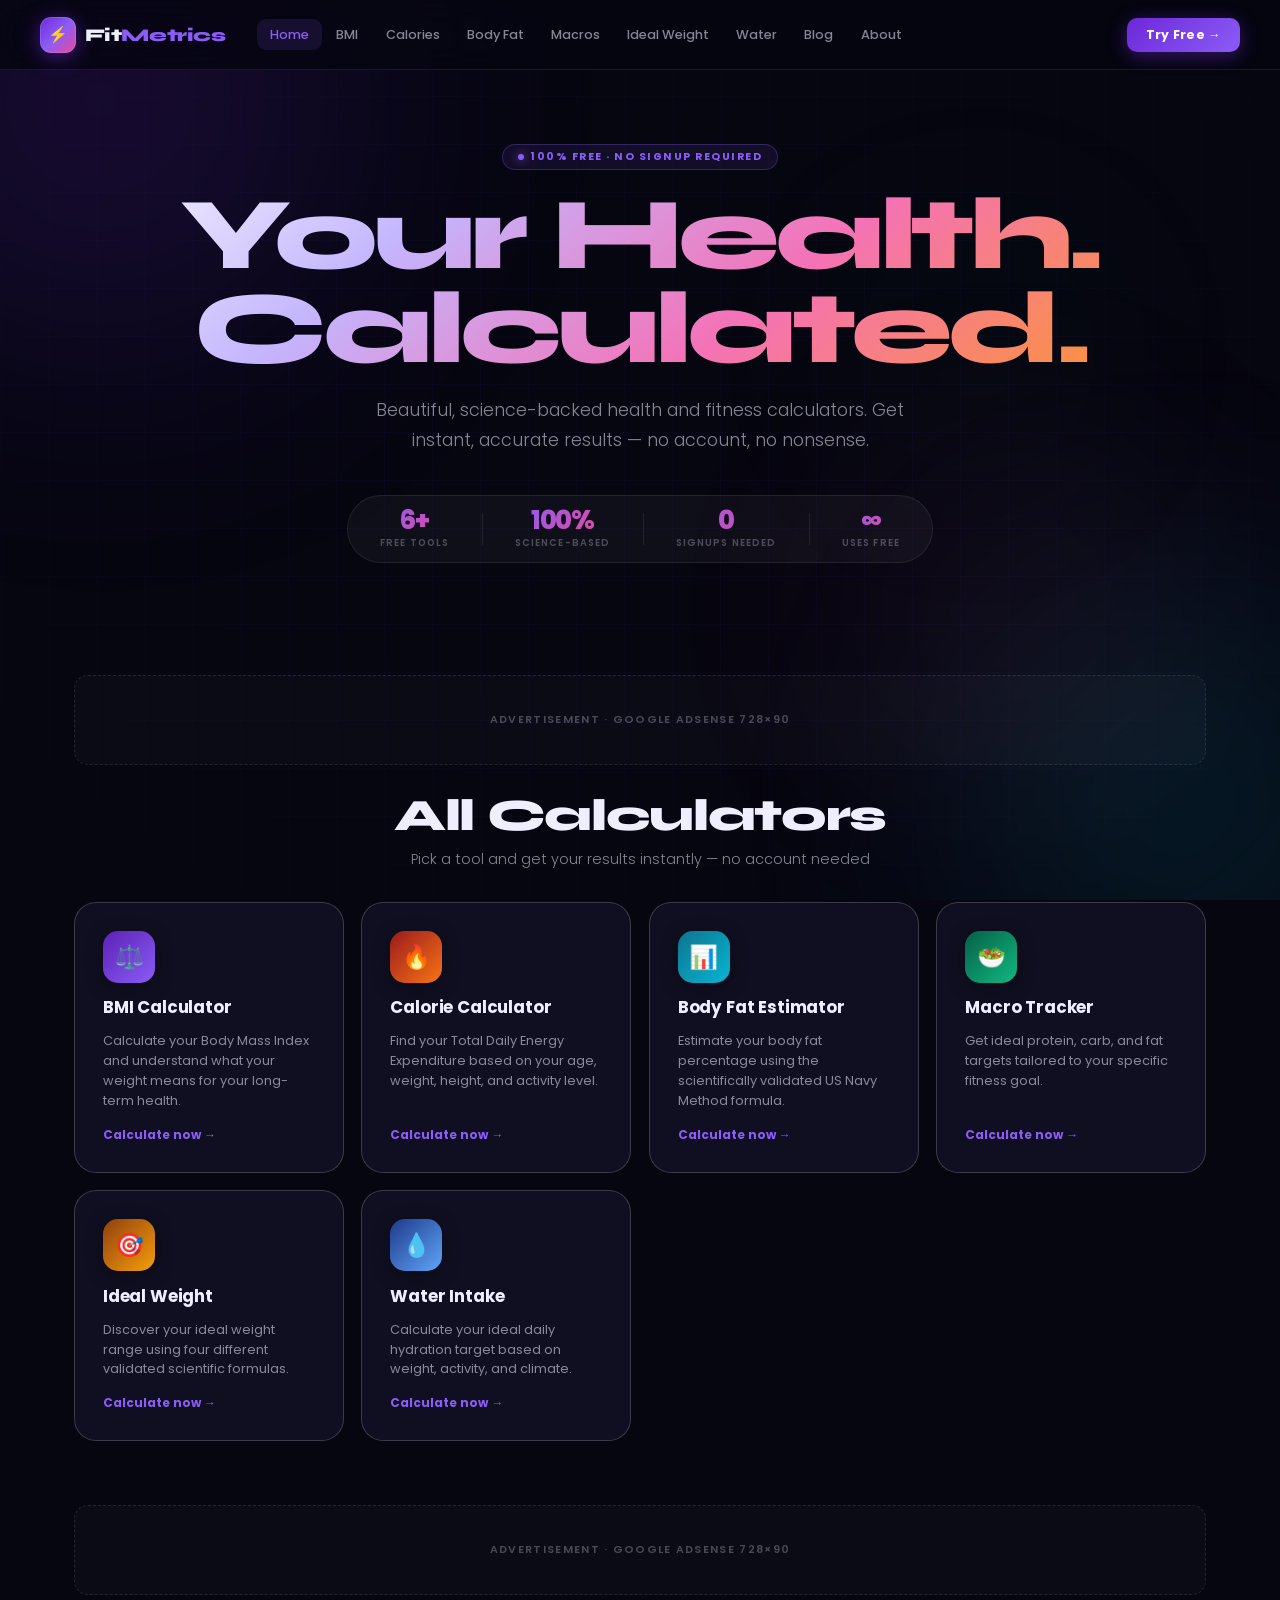
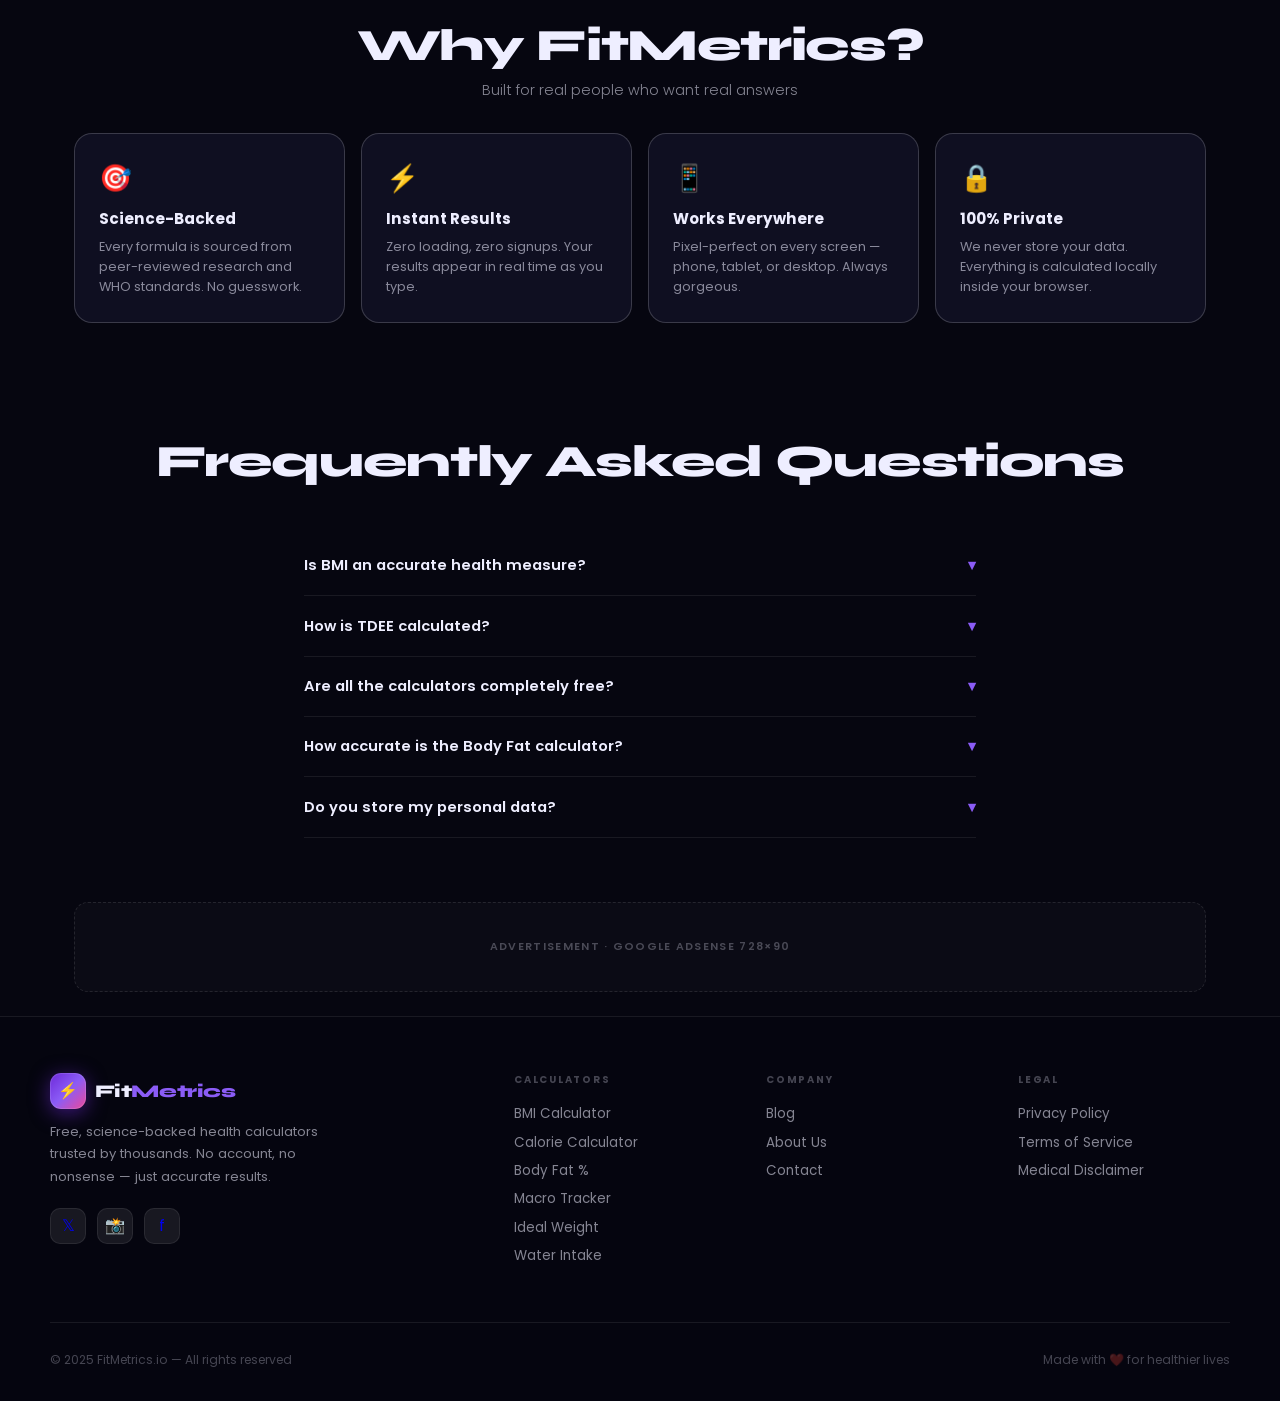
==== fitmetrics2/index.html @ 9dfb2e6d "first commit" ====
<!DOCTYPE html>
<html lang="en">
<head>
<meta charset="UTF-8"><meta name="viewport" content="width=device-width,initial-scale=1">
<title>FitMetrics.io — Free Health & Fitness Calculators</title>
<meta name="description" content="Beautiful, accurate health calculators. BMI, calories, body fat, macros, ideal weight, water intake. 100% free, no signup.">
<meta name="keywords" content="BMI calculator, calorie calculator, body fat calculator, macro calculator, health tools, fitness calculator, TDEE">
<meta property="og:title" content="FitMetrics.io — Free Health Calculators">
<meta property="og:description" content="Beautiful, accurate health & fitness calculators. Free forever.">
<link rel="canonical" href="https://fitmetrics.io/">
<link rel="stylesheet" href="style.css">
<!-- Google AdSense: <script async src="https://pagead2.googlesyndication.com/pagead/js/adsbygoogle.js?client=ca-pub-XXXXXX" crossorigin="anonymous"></script> -->
</head>
<body>
<div class="bg-scene"><div class="bg-orb o1"></div><div class="bg-orb o2"></div><div class="bg-orb o3"></div><div class="bg-orb o4"></div></div>
<div class="bg-grid"></div>
<div id="pts"></div>
<span id="root-path" data-root=""></span>
<div id="nav-placeholder"></div>

<div class="page">

  <!-- Hero -->
  <div class="home-hero">
    <div class="pill-badge"><div class="badge-dot"></div>100% Free · No Signup Required</div>
    <h1 class="home-title">Your Health.<br>Calculated.</h1>
    <p class="home-sub">Beautiful, science-backed health and fitness calculators. Get instant, accurate results — no account, no nonsense.</p>
    <div class="home-stats">
      <div class="hstat"><div class="hstat-n">6+</div><div class="hstat-l">Free Tools</div></div>
      <div class="hstat-div"></div>
      <div class="hstat"><div class="hstat-n">100%</div><div class="hstat-l">Science-Based</div></div>
      <div class="hstat-div"></div>
      <div class="hstat"><div class="hstat-n">0</div><div class="hstat-l">Signups Needed</div></div>
      <div class="hstat-div"></div>
      <div class="hstat"><div class="hstat-n">∞</div><div class="hstat-l">Uses Free</div></div>
    </div>
  </div>

  <!-- Ad slot -->
  <div class="ad-bar"><div class="ad-unit">Advertisement · Google AdSense 728×90</div></div>

  <!-- Tools -->
  <div class="tools-section">
    <div class="section-head">
      <h2>All Calculators</h2>
      <p>Pick a tool and get your results instantly — no account needed</p>
    </div>
    <div class="tools-grid">
      <a class="tool-tile" href="tools/bmi.html">
        <div class="tile-ico" style="background:linear-gradient(135deg,#5b21b6,#8b5cf6)">⚖️</div>
        <div class="tile-name">BMI Calculator</div>
        <div class="tile-desc">Calculate your Body Mass Index and understand what your weight means for your long-term health.</div>
        <div class="tile-cta">Calculate now →</div>
      </a>
      <a class="tool-tile" href="tools/calories.html">
        <div class="tile-ico" style="background:linear-gradient(135deg,#991b1b,#f97316)">🔥</div>
        <div class="tile-name">Calorie Calculator</div>
        <div class="tile-desc">Find your Total Daily Energy Expenditure based on your age, weight, height, and activity level.</div>
        <div class="tile-cta">Calculate now →</div>
      </a>
      <a class="tool-tile" href="tools/bodyfat.html">
        <div class="tile-ico" style="background:linear-gradient(135deg,#0e7490,#06b6d4)">📊</div>
        <div class="tile-name">Body Fat Estimator</div>
        <div class="tile-desc">Estimate your body fat percentage using the scientifically validated US Navy Method formula.</div>
        <div class="tile-cta">Calculate now →</div>
      </a>
      <a class="tool-tile" href="tools/macros.html">
        <div class="tile-ico" style="background:linear-gradient(135deg,#065f46,#10b981)">🥗</div>
        <div class="tile-name">Macro Tracker</div>
        <div class="tile-desc">Get ideal protein, carb, and fat targets tailored to your specific fitness goal.</div>
        <div class="tile-cta">Calculate now →</div>
      </a>
      <a class="tool-tile" href="tools/idealweight.html">
        <div class="tile-ico" style="background:linear-gradient(135deg,#92400e,#f59e0b)">🎯</div>
        <div class="tile-name">Ideal Weight</div>
        <div class="tile-desc">Discover your ideal weight range using four different validated scientific formulas.</div>
        <div class="tile-cta">Calculate now →</div>
      </a>
      <a class="tool-tile" href="tools/water.html">
        <div class="tile-ico" style="background:linear-gradient(135deg,#1e3a8a,#60a5fa)">💧</div>
        <div class="tile-name">Water Intake</div>
        <div class="tile-desc">Calculate your ideal daily hydration target based on weight, activity, and climate.</div>
        <div class="tile-cta">Calculate now →</div>
      </a>
    </div>
  </div>

  <!-- Ad -->
  <div class="ad-bar"><div class="ad-unit">Advertisement · Google AdSense 728×90</div></div>

  <!-- Why section -->
  <div class="tools-section" style="margin-top:1rem;">
    <div class="section-head"><h2>Why FitMetrics?</h2><p>Built for real people who want real answers</p></div>
    <div class="why-grid">
      <div class="why-card"><div class="why-ico">🎯</div><div class="why-name">Science-Backed</div><div class="why-txt">Every formula is sourced from peer-reviewed research and WHO standards. No guesswork.</div></div>
      <div class="why-card"><div class="why-ico">⚡</div><div class="why-name">Instant Results</div><div class="why-txt">Zero loading, zero signups. Your results appear in real time as you type.</div></div>
      <div class="why-card"><div class="why-ico">📱</div><div class="why-name">Works Everywhere</div><div class="why-txt">Pixel-perfect on every screen — phone, tablet, or desktop. Always gorgeous.</div></div>
      <div class="why-card"><div class="why-ico">🔒</div><div class="why-name">100% Private</div><div class="why-txt">We never store your data. Everything is calculated locally inside your browser.</div></div>
    </div>
  </div>

  <!-- FAQ -->
  <div style="padding:3rem 0 1rem;">
    <div class="section-head"><h2>Frequently Asked Questions</h2></div>
  </div>
  <div class="faq-wrap">
    <div class="faq-item"><div class="faq-q">Is BMI an accurate health measure? <span class="faq-arrow">▾</span></div><div class="faq-a">BMI is a useful screening tool but doesn't directly measure body fat. It doesn't account for muscle mass, bone density, or fat distribution. Use it alongside other health metrics and consult a healthcare professional for full context.</div></div>
    <div class="faq-item"><div class="faq-q">How is TDEE calculated? <span class="faq-arrow">▾</span></div><div class="faq-a">TDEE (Total Daily Energy Expenditure) multiplies your BMR (Basal Metabolic Rate) by an activity multiplier. We use the Mifflin-St Jeor equation, widely considered the most accurate for the general population.</div></div>
    <div class="faq-item"><div class="faq-q">Are all the calculators completely free? <span class="faq-arrow">▾</span></div><div class="faq-a">Yes — 100% free, forever. No account, no subscription, no hidden fees. FitMetrics is supported by non-intrusive advertising that keeps the lights on.</div></div>
    <div class="faq-item"><div class="faq-q">How accurate is the Body Fat calculator? <span class="faq-arrow">▾</span></div><div class="faq-a">The US Navy Method is accurate to within 3–4% for most people. For clinical-grade precision, DEXA scanning is the gold standard but requires a professional appointment.</div></div>
    <div class="faq-item"><div class="faq-q">Do you store my personal data? <span class="faq-arrow">▾</span></div><div class="faq-a">No. All calculations happen entirely in your browser using JavaScript. We never transmit, collect, or store any health data you enter. Your privacy is guaranteed.</div></div>
  </div>

  <!-- Ad -->
  <div class="ad-bar"><div class="ad-unit">Advertisement · Google AdSense 728×90</div></div>

</div>

<div id="footer-placeholder"></div>
<script src="nav.js"></script>
<script src="main.js"></script>
</body>
</html>
---- fitmetrics2/style.css ----
@import url('https://fonts.googleapis.com/css2?family=Poppins:ital,wght@0,200;0,300;0,400;0,500;0,600;0,700;0,800;0,900;1,300;1,400&family=Syne:wght@700;800&display=swap');

/* ══════════════════════════════════════════
   FITMETRICS.IO — MASTER DESIGN SYSTEM
   Theme: Dark luxury / Bioluminescent
   ══════════════════════════════════════════ */

*, *::before, *::after { box-sizing: border-box; margin: 0; padding: 0; }

:root {
  /* Colors */
  --bg:        #060610;
  --bg2:       #0b0b1e;
  --glass:     rgba(255,255,255,0.04);
  --glass2:    rgba(255,255,255,0.08);
  --border:    rgba(255,255,255,0.08);
  --border-hi: rgba(255,255,255,0.18);
  --text:      #eeeeff;
  --text2:     rgba(238,238,255,0.55);
  --text3:     rgba(238,238,255,0.28);
  --v:         #8b5cf6;  /* violet */
  --v2:        #6d28d9;
  --v3:        #4c1d95;
  --pk:        #ec4899;
  --cy:        #06b6d4;
  --gn:        #10b981;
  --am:        #f59e0b;
  --rd:        #ef4444;
  --or:        #f97316;
  --nav-h:     70px;
  /* Shadows */
  --shadow-card: 0 40px 80px rgba(0,0,0,0.6), 0 0 60px rgba(109,40,217,0.08);
  --shadow-btn:  0 8px 32px rgba(109,40,217,0.5);
}

html { scroll-behavior: smooth; }

body {
  font-family: 'Poppins', sans-serif;
  background: var(--bg);
  color: var(--text);
  min-height: 100vh;
  overflow-x: hidden;
  -webkit-font-smoothing: antialiased;
}

/* ── BACKGROUND SYSTEM ── */
.bg-scene {
  position: fixed; inset: 0; z-index: 0;
  overflow: hidden; pointer-events: none;
}
.bg-orb {
  position: absolute; border-radius: 50%;
  filter: blur(120px);
  animation: orbFloat linear infinite;
  will-change: transform;
}
.o1 { width:800px;height:800px;top:-300px;left:-300px;opacity:.28;animation-duration:26s;
  background: radial-gradient(circle, rgba(109,40,217,.9), transparent 65%); }
.o2 { width:700px;height:700px;bottom:-250px;right:-250px;opacity:.22;animation-duration:32s;animation-direction:reverse;
  background: radial-gradient(circle, rgba(6,182,212,.8), transparent 65%); }
.o3 { width:500px;height:500px;top:40%;left:60%;opacity:.16;animation-duration:21s;
  background: radial-gradient(circle, rgba(236,72,153,.8), transparent 65%); }
.o4 { width:350px;height:350px;top:20%;right:10%;opacity:.12;animation-duration:18s;animation-direction:reverse;
  background: radial-gradient(circle, rgba(16,185,129,.8), transparent 65%); }

@keyframes orbFloat {
  0%   { transform: translate(0,0) rotate(0deg) scale(1); }
  25%  { transform: translate(30px,-40px) rotate(90deg) scale(1.05); }
  50%  { transform: translate(-20px,30px) rotate(180deg) scale(0.95); }
  75%  { transform: translate(40px,20px) rotate(270deg) scale(1.02); }
  100% { transform: translate(0,0) rotate(360deg) scale(1); }
}

.bg-grid {
  position: fixed; inset: 0; z-index: 0; pointer-events: none;
  background-image:
    linear-gradient(rgba(139,92,246,.035) 1px, transparent 1px),
    linear-gradient(90deg, rgba(139,92,246,.035) 1px, transparent 1px);
  background-size: 48px 48px;
  mask-image: radial-gradient(ellipse 100% 100% at 50% 50%, black 20%, transparent 80%);
}

/* ── NAV ── */
.nav {
  position: fixed; inset: 0 0 auto; z-index: 200;
  height: var(--nav-h);
  background: rgba(6,6,16,.88);
  backdrop-filter: blur(24px) saturate(180%);
  -webkit-backdrop-filter: blur(24px) saturate(180%);
  border-bottom: 1px solid var(--border);
  display: flex; align-items: center;
  padding: 0 clamp(1rem,4vw,2.5rem);
  gap: 1rem;
}

.nav-logo {
  display: flex; align-items: center; gap: .55rem;
  text-decoration: none; flex-shrink: 0; margin-right: 1rem;
}
.nav-logo-mark {
  width: 36px; height: 36px; border-radius: 11px;
  background: linear-gradient(135deg, #6d28d9, #8b5cf6, #ec4899);
  display: flex; align-items: center; justify-content: center;
  font-size: 1rem;
  box-shadow: 0 4px 20px rgba(109,40,217,.55), 0 0 0 1px rgba(255,255,255,.12) inset;
}
.nav-logo-name {
  font-size: 1.12rem; font-weight: 800; color: var(--text);
  letter-spacing: -.025em;
  font-family: 'Syne', sans-serif;
}
.nav-logo-name em { color: var(--v); font-style: normal; }

.nav-links {
  display: flex; align-items: center; gap: .1rem;
  list-style: none; flex: 1;
  overflow-x: auto; scrollbar-width: none;
}
.nav-links::-webkit-scrollbar { display: none; }

.nav-links a {
  display: block; text-decoration: none;
  color: var(--text2); font-size: .8rem; font-weight: 500;
  padding: .42rem .8rem; border-radius: 9px;
  transition: color .2s, background .2s;
  white-space: nowrap;
}
.nav-links a:hover { color: var(--text); background: var(--glass2); }
.nav-links a.active { color: var(--v); background: rgba(139,92,246,.12); }

.nav-end { margin-left: auto; flex-shrink: 0; display: flex; align-items: center; gap: .6rem; }
.nav-cta {
  background: linear-gradient(135deg, #6d28d9, #8b5cf6);
  color: #fff; text-decoration: none;
  font-size: .78rem; font-weight: 700;
  padding: .5rem 1.2rem; border-radius: 10px;
  box-shadow: 0 4px 18px rgba(109,40,217,.45);
  transition: transform .2s, box-shadow .2s;
  white-space: nowrap; letter-spacing: .02em;
}
.nav-cta:hover { transform: translateY(-2px); box-shadow: 0 8px 28px rgba(109,40,217,.6); }

.nav-burger {
  display: none; background: none; border: none;
  cursor: pointer; color: var(--text); font-size: 1.4rem; padding: .25rem;
}

/* Mobile nav */
@media (max-width: 860px) {
  .nav-links { display: none; }
  .nav-burger { display: block; margin-left: auto; }
  .nav-links.open {
    display: flex; flex-direction: column; align-items: stretch; gap: .2rem;
    position: fixed; top: var(--nav-h); left: 0; right: 0;
    background: rgba(6,6,16,.97);
    border-bottom: 1px solid var(--border);
    padding: 1rem 1.5rem 1.5rem;
    z-index: 199;
  }
  .nav-links.open a { padding: .7rem 1rem; border-radius: 10px; }
  .nav-end .nav-cta { display: none; }
}

/* ── DROPDOWN FIX ── */
select {
  -webkit-appearance: none;
  -moz-appearance: none;
  appearance: none;
  background-color: #14142a !important;
  background-image: url("data:image/svg+xml,%3Csvg xmlns='http://www.w3.org/2000/svg' width='12' height='8' fill='none'%3E%3Cpath d='M1 1l5 5 5-5' stroke='%238b5cf6' stroke-width='1.8' stroke-linecap='round' stroke-linejoin='round'/%3E%3C/svg%3E") !important;
  background-repeat: no-repeat !important;
  background-position: right 1.1rem center !important;
  color: var(--text) !important;
  border: 1px solid var(--border-hi) !important;
  border-radius: 14px !important;
  width: 100%; padding: .95rem 3rem .95rem 1.2rem !important;
  font-family: 'Poppins', sans-serif !important;
  font-size: .88rem !important; font-weight: 500 !important;
  cursor: pointer;
  transition: border-color .25s, box-shadow .25s;
}
select:focus {
  outline: none;
  border-color: rgba(139,92,246,.6) !important;
  box-shadow: 0 0 0 4px rgba(139,92,246,.12) !important;
  background-color: #1a1a35 !important;
}
select option {
  background-color: #14142a !important;
  color: var(--text) !important;
  padding: .5rem !important;
}

/* ── PAGE WRAPPER ── */
.page {
  position: relative; z-index: 1;
  min-height: 100vh;
  padding-top: var(--nav-h);
}

/* ── HERO ── */
.hero {
  text-align: center;
  padding: 3.5rem 1.5rem 2rem;
  opacity: 0; transform: translateY(-22px);
  animation: revealUp .8s cubic-bezier(.22,1,.36,1) .05s forwards;
}

.pill-badge {
  display: inline-flex; align-items: center; gap: .4rem;
  background: rgba(139,92,246,.1);
  border: 1px solid rgba(139,92,246,.28);
  border-radius: 100px; padding: .28rem .95rem;
  font-size: .67rem; font-weight: 700;
  letter-spacing: .14em; text-transform: uppercase;
  color: var(--v); margin-bottom: 1.1rem;
}
.badge-dot {
  width: 6px; height: 6px; border-radius: 50%;
  background: var(--v); box-shadow: 0 0 10px var(--v);
  animation: badgePulse 2s ease-in-out infinite;
}
@keyframes badgePulse { 0%,100%{opacity:1;transform:scale(1);}50%{opacity:.4;transform:scale(.6);} }

.hero-title {
  font-family: 'Syne', sans-serif;
  font-size: clamp(2.6rem,7vw,5.5rem);
  font-weight: 800; line-height: .95; letter-spacing: -.04em;
  background: linear-gradient(140deg, #fff 0%, #c4b5fd 38%, #f472b6 68%, #fb923c 100%);
  -webkit-background-clip: text; -webkit-text-fill-color: transparent; background-clip: text;
  margin-bottom: .85rem;
}
.hero-sub {
  font-size: 1rem; font-weight: 300; color: var(--text2);
  max-width: 480px; margin: 0 auto; line-height: 1.65;
}

/* ── CARD ── */
.card {
  background: linear-gradient(160deg, rgba(255,255,255,.06) 0%, rgba(255,255,255,.02) 100%);
  backdrop-filter: blur(32px); -webkit-backdrop-filter: blur(32px);
  border: 1px solid var(--border-hi);
  border-radius: 28px;
  box-shadow: var(--shadow-card);
  position: relative; overflow: hidden;
  opacity: 0; transform: translateY(32px) scale(.975);
  animation: revealCard .9s cubic-bezier(.22,1,.36,1) .25s forwards;
}
.card::before {
  content: ''; position: absolute; top: 0; left: 12%; right: 12%; height: 1px;
  background: linear-gradient(90deg, transparent, rgba(139,92,246,.7), rgba(236,72,153,.5), transparent);
}
.card-body { padding: 2.25rem; }

/* ── UNIT TOGGLE ── */
.unit-toggle {
  display: flex; position: relative;
  background: rgba(0,0,0,.3);
  border: 1px solid var(--border);
  border-radius: 14px; padding: 4px;
  margin-bottom: 2rem;
}
.unit-track {
  position: absolute; top: 4px; bottom: 4px;
  left: 4px; width: calc(50% - 4px);
  background: linear-gradient(135deg, #5b21b6, #7c3aed, #8b5cf6);
  border-radius: 10px;
  transition: transform .45s cubic-bezier(.34,1.56,.64,1);
  box-shadow: 0 4px 20px rgba(109,40,217,.5), 0 0 0 1px rgba(255,255,255,.1) inset;
}
.unit-track.right { transform: translateX(100%); }
.unit-btn {
  flex: 1; padding: .58rem; z-index: 1;
  background: none; border: none; cursor: pointer;
  font-family: 'Poppins', sans-serif; font-size: .76rem; font-weight: 600;
  color: var(--text2); transition: color .25s;
  position: relative;
}
.unit-btn.on { color: #fff; }

/* ── FIELD SYSTEM ── */
.fields { display: flex; flex-direction: column; gap: 1.4rem; margin-bottom: 1.8rem; }

.f-label {
  font-size: .62rem; font-weight: 700; letter-spacing: .18em; text-transform: uppercase;
  color: var(--text3); margin-bottom: .5rem;
  display: flex; align-items: center; gap: .55rem;
}
.f-label::after { content:''; flex:1; height:1px; background:linear-gradient(90deg,rgba(255,255,255,.1),transparent); }

.f-row { display: flex; gap: .6rem; }
.f-wrap { flex: 1; position: relative; }

.f-wrap input {
  width: 100%;
  background: rgba(20,20,42,.8);
  border: 1px solid rgba(255,255,255,.1);
  border-radius: 14px;
  padding: 1rem 3.2rem 1rem 1.2rem;
  font-family: 'Poppins', sans-serif;
  font-size: 1.55rem; font-weight: 700; color: #fff;
  outline: none;
  transition: border-color .25s, background .25s, box-shadow .25s;
  -moz-appearance: textfield;
}
.f-wrap input::-webkit-outer-spin-button,
.f-wrap input::-webkit-inner-spin-button { -webkit-appearance: none; }
.f-wrap input::placeholder { color: rgba(255,255,255,.1); }
.f-wrap input:focus {
  border-color: rgba(139,92,246,.6);
  background: rgba(30,20,60,.9);
  box-shadow: 0 0 0 4px rgba(139,92,246,.12), 0 8px 28px rgba(139,92,246,.1);
}
.f-unit {
  position: absolute; right: 1rem; top: 50%; transform: translateY(-50%);
  font-size: .62rem; font-weight: 700; letter-spacing: .1em; text-transform: uppercase;
  color: var(--text3); pointer-events: none;
}

/* ── SLIDER ── */
.slider-wrap { margin-top: .65rem; padding: 0 2px; }
.slider-track { height: 5px; border-radius: 100px; background: rgba(255,255,255,.06); position: relative; }
.slider-fill {
  position: absolute; left: 0; top: 0; height: 100%; border-radius: 100px;
  background: linear-gradient(90deg, #5b21b6, #8b5cf6, #ec4899);
  box-shadow: 0 0 14px rgba(139,92,246,.6);
  transition: width .06s; pointer-events: none;
}
.slider-input {
  position: absolute; top: 50%; left: 0; right: 0;
  transform: translateY(-50%);
  -webkit-appearance: none; width: 100%; height: 24px;
  background: transparent; outline: none; cursor: pointer;
}
.slider-input::-webkit-slider-thumb {
  -webkit-appearance: none;
  width: 22px; height: 22px; border-radius: 50%;
  background: #fff;
  box-shadow: 0 2px 12px rgba(0,0,0,.5), 0 0 0 3px rgba(139,92,246,.55);
  transition: transform .2s cubic-bezier(.34,1.56,.64,1), box-shadow .2s;
}
.slider-input::-webkit-slider-thumb:hover {
  transform: scale(1.3);
  box-shadow: 0 4px 20px rgba(0,0,0,.45), 0 0 0 5px rgba(139,92,246,.45), 0 0 28px rgba(139,92,246,.7);
}
.slider-input::-moz-range-thumb {
  width: 22px; height: 22px; border-radius: 50%; background: #fff; border: none;
  box-shadow: 0 2px 12px rgba(0,0,0,.5), 0 0 0 3px rgba(139,92,246,.55);
}

/* ── CTA BUTTON ── */
.btn-calc {
  width: 100%; padding: 1.08rem;
  background: linear-gradient(135deg, #5b21b6 0%, #7c3aed 35%, #8b5cf6 65%, #ec4899 100%);
  background-size: 300% 300%;
  border: none; border-radius: 16px;
  font-family: 'Poppins', sans-serif; font-size: .9rem; font-weight: 700;
  letter-spacing: .07em; text-transform: uppercase; color: #fff;
  cursor: pointer; position: relative; overflow: hidden;
  transition: transform .2s, box-shadow .2s;
  box-shadow: var(--shadow-btn), 0 0 0 1px rgba(255,255,255,.1) inset;
  animation: btnGrad 6s ease infinite;
}
.btn-calc::before { content:'';position:absolute;inset:0;background:linear-gradient(180deg,rgba(255,255,255,.18),transparent 55%); }
.btn-calc:hover { transform: translateY(-2px); box-shadow: 0 16px 48px rgba(109,40,217,.65), 0 0 0 1px rgba(255,255,255,.15) inset; }
.btn-calc:active { transform: scale(.98); }
@keyframes btnGrad { 0%{background-position:0%50%}50%{background-position:100%50%}100%{background-position:0%50%} }

.ripple {
  position: absolute; border-radius: 50%;
  background: rgba(255,255,255,.32);
  transform: scale(0); pointer-events: none;
  animation: ripOut .6s ease-out forwards;
}
@keyframes ripOut { to { transform: scale(5); opacity: 0; } }

/* ── RESULT PANEL ── */
.result-panel {
  margin-top: 1.75rem;
  opacity: 0; transform: translateY(14px);
  transition: opacity .55s cubic-bezier(.22,1,.36,1), transform .55s cubic-bezier(.22,1,.36,1);
  pointer-events: none;
}
.result-panel.show { opacity: 1; transform: none; pointer-events: auto; }

.res-hero {
  background: rgba(20,20,42,.7);
  border: 1px solid rgba(255,255,255,.1);
  border-radius: 22px; padding: 1.65rem 1.75rem;
  display: flex; align-items: center; justify-content: space-between;
  margin-bottom: .9rem; position: relative; overflow: hidden;
  transition: box-shadow .5s;
}
.res-hero::before { content:'';position:absolute;inset:0;border-radius:22px;opacity:0;transition:opacity .5s; }
.res-hero.gn::before { background:radial-gradient(ellipse at 30% 50%,rgba(16,185,129,.1),transparent 70%);opacity:1; }
.res-hero.gc::before { background:radial-gradient(ellipse at 30% 50%,rgba(6,182,212,.1),transparent 70%);opacity:1; }
.res-hero.ga::before { background:radial-gradient(ellipse at 30% 50%,rgba(245,158,11,.1),transparent 70%);opacity:1; }
.res-hero.gr::before { background:radial-gradient(ellipse at 30% 50%,rgba(239,68,68,.1),transparent 70%);opacity:1; }
.res-hero.gv::before { background:radial-gradient(ellipse at 30% 50%,rgba(139,92,246,.12),transparent 70%);opacity:1; }

.res-tag { font-size: .6rem; font-weight: 700; letter-spacing: .18em; text-transform: uppercase; color: var(--text3); margin-bottom: .2rem; }
.res-big {
  font-size: 4.5rem; font-weight: 800; line-height: 1; letter-spacing: -.06em;
  transition: color .5s;
}
.res-big.pop { animation: numBurst .55s cubic-bezier(.22,1,.36,1); }
@keyframes numBurst { 0%{transform:scale(.55) translateY(6px);opacity:0;} 60%{transform:scale(1.06);} 100%{transform:scale(1);opacity:1;} }

.res-sublabel { font-size: .74rem; font-weight: 400; color: var(--text2); margin-top: .2rem; }

.res-badge {
  display: inline-block; padding: .38rem 1rem; border-radius: 100px;
  font-size: .7rem; font-weight: 700; letter-spacing: .06em;
  transition: all .4s; margin-bottom: .38rem;
}
.badge-gn  { background:rgba(16,185,129,.14); color:#10b981; border:1px solid rgba(16,185,129,.32); }
.badge-cy  { background:rgba(6,182,212,.14);  color:#06b6d4; border:1px solid rgba(6,182,212,.32); }
.badge-am  { background:rgba(245,158,11,.14); color:#f59e0b; border:1px solid rgba(245,158,11,.32); }
.badge-rd  { background:rgba(239,68,68,.14);  color:#ef4444; border:1px solid rgba(239,68,68,.32); }
.badge-vl  { background:rgba(139,92,246,.14); color:#8b5cf6; border:1px solid rgba(139,92,246,.32); }
.badge-or  { background:rgba(249,115,22,.14); color:#f97316; border:1px solid rgba(249,115,22,.32); }
.res-sub { font-size: .78rem; font-weight: 400; color: var(--text2); font-style: italic; }

/* Scale bar */
.scale-wrap {
  background: rgba(20,20,42,.7); border: 1px solid rgba(255,255,255,.1);
  border-radius: 18px; padding: 1.2rem 1.5rem 1rem; margin-bottom: .9rem;
}
.scale-label { font-size: .6rem; font-weight: 700; letter-spacing: .18em; text-transform: uppercase; color: var(--text3); margin-bottom: .85rem; }
.scale-bar {
  height: 10px; border-radius: 100px; position: relative; margin-bottom: .55rem;
  background: linear-gradient(to right,#06b6d4 0%,#06b6d4 22%,#10b981 22%,#10b981 50%,#f59e0b 50%,#f59e0b 68%,#ef4444 68%,#ef4444 100%);
  box-shadow: 0 2px 16px rgba(0,0,0,.4);
}
.scale-needle {
  position: absolute; top: 50%; transform: translate(-50%,-50%);
  width: 20px; height: 20px; border-radius: 50%; background: #fff; z-index: 2;
  box-shadow: 0 0 0 3px rgba(0,0,0,.7), 0 0 24px rgba(255,255,255,.7);
  transition: left 1.1s cubic-bezier(.34,1.56,.64,1);
}
.scale-needle::after { content:'';position:absolute;top:50%;left:50%;transform:translate(-50%,-50%);width:8px;height:8px;border-radius:50%;background:var(--v);box-shadow:0 0 10px var(--v); }
.scale-nums { display:flex;justify-content:space-between;font-size:.54rem;font-weight:500;color:var(--text3);margin-bottom:.3rem; }
.scale-zones { display:flex;font-size:.57rem;font-weight:600; }
.sz { flex:1;text-align:center;padding:.2rem 0; }

/* Insight */
.insight {
  background: rgba(20,20,42,.7); border: 1px solid rgba(255,255,255,.1);
  border-radius: 16px; padding: 1.1rem 1.25rem;
  display: flex; gap: .85rem; align-items: flex-start;
  margin-bottom: .9rem;
  opacity: 0; transform: translateX(-10px);
  transition: all .5s .18s cubic-bezier(.22,1,.36,1);
}
.result-panel.show .insight { opacity: 1; transform: none; }
.ins-ico { font-size: 1.25rem; flex-shrink: 0; margin-top: .05rem; }
.ins-txt { font-size: .82rem; font-weight: 400; color: var(--text2); line-height: 1.72; }

/* Stats row */
.stats {
  display: flex; gap: .65rem;
  opacity: 0; transform: translateY(10px);
  transition: all .5s .32s cubic-bezier(.22,1,.36,1);
}
.result-panel.show .stats { opacity: 1; transform: none; }
.stat {
  flex: 1; background: rgba(20,20,42,.7); border: 1px solid rgba(255,255,255,.1);
  border-radius: 14px; padding: .88rem .6rem; text-align: center;
}
.stat-l { font-size: .55rem; font-weight: 700; letter-spacing: .14em; text-transform: uppercase; color: var(--text3); margin-bottom: .25rem; }
.stat-v { font-size: .95rem; font-weight: 700; color: var(--text); }

/* ── AD SLOTS ── */
.ad-bar {
  max-width: 1180px; margin: 1.5rem auto;
  padding: 0 1.5rem;
}
.ad-unit {
  background: rgba(255,255,255,.025);
  border: 1px dashed rgba(255,255,255,.1);
  border-radius: 14px; min-height: 90px;
  display: flex; align-items: center; justify-content: center;
  font-size: .68rem; font-weight: 600; letter-spacing: .12em; text-transform: uppercase;
  color: var(--text3);
}
.ad-unit-sq {
  background: rgba(255,255,255,.025);
  border: 1px dashed rgba(255,255,255,.1);
  border-radius: 14px; height: 250px; width: 100%;
  display: flex; align-items: center; justify-content: center;
  font-size: .68rem; font-weight: 600; letter-spacing: .12em; text-transform: uppercase;
  color: var(--text3); margin-bottom: 1.25rem;
}

/* ── TOOL LAYOUT ── */
.tool-layout {
  max-width: 1180px; margin: 0 auto;
  padding: 0 1.5rem 5rem;
  display: grid;
  grid-template-columns: 1fr 300px;
  gap: 2rem;
  align-items: start;
}
@media (max-width: 900px) { .tool-layout { grid-template-columns: 1fr; } }

.sidebar-box {
  background: rgba(20,20,42,.7); border: 1px solid rgba(255,255,255,.1);
  border-radius: 20px; padding: 1.4rem; margin-bottom: 1.25rem;
}
.sidebar-title { font-size: .62rem; font-weight: 700; letter-spacing: .18em; text-transform: uppercase; color: var(--text3); margin-bottom: 1rem; }
.sidebar-link {
  display: flex; align-items: center; gap: .7rem;
  text-decoration: none; color: var(--text2);
  padding: .62rem .7rem; border-radius: 10px;
  font-size: .84rem; font-weight: 500;
  transition: color .2s, background .2s;
  border-bottom: 1px solid rgba(255,255,255,.05);
}
.sidebar-link:last-child { border-bottom: none; }
.sidebar-link:hover { color: var(--text); background: var(--glass2); }
.sidebar-link-ico { font-size: 1.1rem; flex-shrink: 0; }

/* ── HOMEPAGE ── */
.home-hero {
  text-align: center; padding: 4.5rem 1.5rem 1.5rem;
  opacity: 0; transform: translateY(-22px);
  animation: revealUp .8s cubic-bezier(.22,1,.36,1) .05s forwards;
}
.home-title {
  font-family: 'Syne', sans-serif;
  font-size: clamp(3rem,8vw,6.5rem);
  font-weight: 800; line-height: .92; letter-spacing: -.045em;
  background: linear-gradient(140deg, #fff 0%, #c4b5fd 30%, #f472b6 60%, #fb923c 90%);
  -webkit-background-clip: text; -webkit-text-fill-color: transparent; background-clip: text;
  margin-bottom: 1.2rem;
}
.home-sub {
  font-size: 1.1rem; font-weight: 300; color: var(--text2);
  max-width: 540px; margin: 0 auto 2.5rem; line-height: 1.7;
}
.home-stats {
  display: inline-flex; align-items: center; gap: 2rem;
  background: var(--glass); border: 1px solid var(--border);
  border-radius: 100px; padding: .75rem 2rem;
  margin-bottom: 4rem; flex-wrap: wrap; justify-content: center;
}
.hstat { text-align: center; }
.hstat-n {
  font-size: 1.6rem; font-weight: 800; letter-spacing: -.04em;
  background: linear-gradient(135deg, var(--v), var(--pk));
  -webkit-background-clip: text; -webkit-text-fill-color: transparent; background-clip: text;
  line-height: 1;
}
.hstat-l { font-size: .6rem; font-weight: 600; color: var(--text3); letter-spacing: .12em; text-transform: uppercase; margin-top: .1rem; }
.hstat-div { width: 1px; height: 32px; background: var(--border); }

/* Tools grid */
.tools-section { max-width: 1180px; margin: 0 auto; padding: 0 1.5rem; }
.section-head { text-align: center; margin-bottom: 2rem; }
.section-head h2 {
  font-family: 'Syne', sans-serif;
  font-size: clamp(1.8rem,4vw,2.8rem); font-weight: 800; letter-spacing: -.03em; margin-bottom: .45rem;
}
.section-head p { font-size: .9rem; color: var(--text2); font-weight: 300; }

.tools-grid {
  display: grid; grid-template-columns: repeat(auto-fill, minmax(260px,1fr));
  gap: 1.1rem; margin-bottom: 4rem;
}
.tool-tile {
  background: rgba(20,20,42,.7); border: 1px solid var(--border-hi);
  border-radius: 22px; padding: 1.75rem;
  text-decoration: none; color: var(--text);
  display: flex; flex-direction: column; gap: .7rem;
  transition: transform .25s, box-shadow .25s, border-color .25s;
  position: relative; overflow: hidden;
  opacity: 0; transform: translateY(18px);
  animation: revealUp .6s cubic-bezier(.22,1,.36,1) forwards;
}
.tool-tile::before {
  content:'';position:absolute;inset:0;border-radius:22px;opacity:0;
  background: linear-gradient(135deg, rgba(139,92,246,.08), transparent 60%);
  transition: opacity .25s;
}
.tool-tile:hover { transform: translateY(-5px); box-shadow: 0 24px 60px rgba(0,0,0,.45), 0 0 40px rgba(109,40,217,.14); border-color: rgba(139,92,246,.4); }
.tool-tile:hover::before { opacity: 1; }
.tile-ico {
  width: 52px; height: 52px; border-radius: 15px;
  display: flex; align-items: center; justify-content: center;
  font-size: 1.45rem;
  box-shadow: 0 4px 18px rgba(0,0,0,.35);
}
.tile-name { font-size: 1.05rem; font-weight: 700; letter-spacing: -.01em; }
.tile-desc { font-size: .8rem; color: var(--text2); line-height: 1.55; flex: 1; }
.tile-cta { font-size: .75rem; font-weight: 700; color: var(--v); display:flex;align-items:center;gap:.4rem;transition:gap .2s;margin-top:.25rem; }
.tool-tile:hover .tile-cta { gap: .7rem; }

/* ── WHY / FEATURE CARDS ── */
.why-grid { display: grid; grid-template-columns: repeat(auto-fill,minmax(220px,1fr)); gap: 1rem; margin-bottom: 4rem; }
.why-card { background:rgba(20,20,42,.7);border:1px solid var(--border-hi);border-radius:18px;padding:1.5rem; }
.why-ico { font-size: 1.65rem; margin-bottom: .6rem; }
.why-name { font-size: .95rem; font-weight: 700; margin-bottom: .4rem; }
.why-txt { font-size: .8rem; color: var(--text2); line-height: 1.6; }

/* ── FAQ ── */
.faq-wrap { max-width: 720px; margin: 0 auto 4rem; padding: 0 1.5rem; }
.faq-item { border-bottom: 1px solid var(--border); cursor: pointer; }
.faq-q { font-size: .92rem; font-weight: 600; padding: 1.2rem 0; display:flex;justify-content:space-between;align-items:center;gap:1rem; user-select: none; }
.faq-arrow { transition: transform .3s; flex-shrink: 0; color: var(--v); }
.faq-a { font-size: .84rem; color: var(--text2); line-height: 1.75; max-height: 0; overflow: hidden; transition: max-height .4s ease, padding .4s; }
.faq-item.open .faq-a { max-height: 240px; padding-bottom: 1.2rem; }
.faq-item.open .faq-arrow { transform: rotate(180deg); }

/* ── BLOG GRID ── */
.blog-grid { display: grid; grid-template-columns: repeat(auto-fill,minmax(300px,1fr)); gap: 1.2rem; max-width:1180px;margin:0 auto;padding:0 1.5rem 5rem; }
.blog-card {
  background:rgba(20,20,42,.7);border:1px solid var(--border-hi);
  border-radius:22px;overflow:hidden;text-decoration:none;color:var(--text);
  transition:transform .25s,box-shadow .25s,border-color .25s;
  opacity:0;transform:translateY(18px);animation:revealUp .6s cubic-bezier(.22,1,.36,1) forwards;
}
.blog-card:hover{transform:translateY(-4px);box-shadow:0 20px 50px rgba(0,0,0,.4);border-color:rgba(139,92,246,.35);}
.blog-thumb{height:155px;display:flex;align-items:center;justify-content:center;font-size:3.5rem;position:relative;overflow:hidden;}
.blog-thumb::after{content:'';position:absolute;inset:0;background:linear-gradient(to bottom,transparent 40%,rgba(6,6,16,.6));}
.blog-body{padding:1.4rem;}
.blog-tag{font-size:.6rem;font-weight:700;letter-spacing:.15em;text-transform:uppercase;color:var(--v);margin-bottom:.45rem;}
.blog-ttl{font-size:1rem;font-weight:700;line-height:1.4;margin-bottom:.5rem;}
.blog-exc{font-size:.8rem;color:var(--text2);line-height:1.6;margin-bottom:.9rem;}
.blog-meta{font-size:.68rem;color:var(--text3);display:flex;gap:.75rem;}

/* ── LEGAL / CONTENT ── */
.content-page { max-width: 760px; margin: 0 auto; padding: 2rem 1.5rem 5rem; }
.content-page h2 { font-size: 1.4rem; font-weight: 700; margin: 2rem 0 .7rem; font-family:'Syne',sans-serif; }
.content-page h3 { font-size: 1rem; font-weight: 600; margin: 1.3rem 0 .5rem; color: var(--v); }
.content-page p, .content-page li { font-size: .88rem; color: var(--text2); line-height: 1.82; margin-bottom: .5rem; }
.content-page ul, .content-page ol { padding-left: 1.5rem; }
.content-page a { color: var(--v); }
.content-page strong { color: var(--text); }

/* ── CONTACT FORM ── */
.contact-grid { max-width: 1000px; margin: 0 auto; padding: 0 1.5rem 5rem; display: grid; grid-template-columns: 1fr 1fr; gap: 2rem; }
@media (max-width: 700px) { .contact-grid { grid-template-columns: 1fr; } }
.contact-info { display: flex; flex-direction: column; gap: 1.25rem; }
.contact-item { display: flex; gap: 1rem; align-items: flex-start; background:rgba(20,20,42,.7);border:1px solid var(--border-hi);border-radius:16px;padding:1.25rem; }
.c-ico { font-size: 1.5rem; flex-shrink: 0; }
.c-lbl { font-size: .65rem; font-weight: 700; letter-spacing: .14em; text-transform: uppercase; color: var(--text3); margin-bottom: .2rem; }
.c-val { font-size: .9rem; font-weight: 500; color: var(--text2); }
.form-card { background:rgba(20,20,42,.7);border:1px solid var(--border-hi);border-radius:22px;padding:2rem; }
.form-group { margin-bottom: 1.2rem; }
.form-lbl { display:block;font-size:.65rem;font-weight:700;letter-spacing:.14em;text-transform:uppercase;color:var(--text3);margin-bottom:.5rem; }
.form-input {
  width: 100%; background: rgba(255,255,255,.04); border: 1px solid rgba(255,255,255,.1);
  border-radius: 12px; padding: .85rem 1.1rem;
  font-family: 'Poppins',sans-serif; font-size: .88rem; font-weight: 400; color: var(--text);
  outline: none; transition: border-color .25s, box-shadow .25s;
}
.form-input::placeholder { color: var(--text3); }
.form-input:focus { border-color: rgba(139,92,246,.55); box-shadow: 0 0 0 4px rgba(139,92,246,.1); }
textarea.form-input { min-height: 130px; resize: vertical; }

/* ── ABOUT PAGE ── */
.about-hero { text-align: center; padding: 3.5rem 1.5rem 3rem; }
.team-grid { display: grid; grid-template-columns: repeat(auto-fill,minmax(200px,1fr)); gap: 1.2rem; max-width:1000px;margin:0 auto 4rem;padding:0 1.5rem; }
.team-card { background:rgba(20,20,42,.7);border:1px solid var(--border-hi);border-radius:20px;padding:2rem;text-align:center; }
.team-ava { width:72px;height:72px;border-radius:50%;background:linear-gradient(135deg,var(--v2),var(--pk));display:flex;align-items:center;justify-content:center;font-size:1.8rem;margin:0 auto .9rem; }
.team-name { font-size:.95rem;font-weight:700;margin-bottom:.2rem; }
.team-role { font-size:.75rem;color:var(--text2); }

/* ── FOOTER ── */
footer {
  position: relative; z-index: 1;
  background: rgba(6,6,16,.95);
  border-top: 1px solid var(--border);
  padding: 3.5rem clamp(1.5rem,4vw,3rem) 2rem;
}
.footer-inner { max-width: 1180px; margin: 0 auto; }
.footer-top {
  display: grid; grid-template-columns: 2fr 1fr 1fr 1fr; gap: 2.5rem;
  margin-bottom: 3rem;
}
.footer-brand p { font-size: .82rem; color: var(--text2); line-height: 1.72; margin-top: .75rem; max-width: 270px; }
.footer-social { display: flex; gap: .7rem; margin-top: 1.2rem; }
.social-btn { width:36px;height:36px;border-radius:10px;background:var(--glass2);border:1px solid var(--border);display:flex;align-items:center;justify-content:center;font-size:1rem;text-decoration:none;transition:background .2s,transform .2s; }
.social-btn:hover { background:rgba(139,92,246,.2);transform:translateY(-2px); }
.footer-col h4 { font-size:.62rem;font-weight:700;letter-spacing:.18em;text-transform:uppercase;color:var(--text3);margin-bottom:1.1rem; }
.footer-col a { display:block;font-size:.84rem;color:var(--text2);text-decoration:none;margin-bottom:.52rem;transition:color .2s; }
.footer-col a:hover { color: var(--v); }
.footer-bottom {
  border-top: 1px solid var(--border); padding-top: 1.75rem;
  display: flex; align-items: center; justify-content: space-between; flex-wrap: wrap; gap: 1rem;
}
.footer-bottom span { font-size: .76rem; color: var(--text3); }
@media (max-width: 760px) { .footer-top { grid-template-columns: 1fr 1fr; } }
@media (max-width: 480px) {
  .footer-top { grid-template-columns: 1fr; }
  .footer-bottom { flex-direction: column; text-align: center; }
}

/* ── PARTICLES ── */
.pt { position:fixed;border-radius:50%;pointer-events:none;z-index:0;opacity:0;animation:ptRise linear infinite; }
@keyframes ptRise { 0%{transform:translateY(110vh) scale(0);opacity:0;} 8%{opacity:var(--o);} 88%{opacity:var(--o);} 100%{transform:translateY(-80px) scale(1.2);opacity:0;} }

/* ── UTILITIES ── */
@keyframes revealUp   { to { opacity: 1; transform: none; } }
@keyframes revealCard { to { opacity: 1; transform: none; } }

/* Info boxes for SEO content */
.info-grid { display: grid; grid-template-columns: 1fr 1fr; gap: .8rem; margin: 1.2rem 0; }
.info-box { border-radius: 14px; padding: 1.1rem; }
@media (max-width: 480px) { .info-grid { grid-template-columns: 1fr; } }
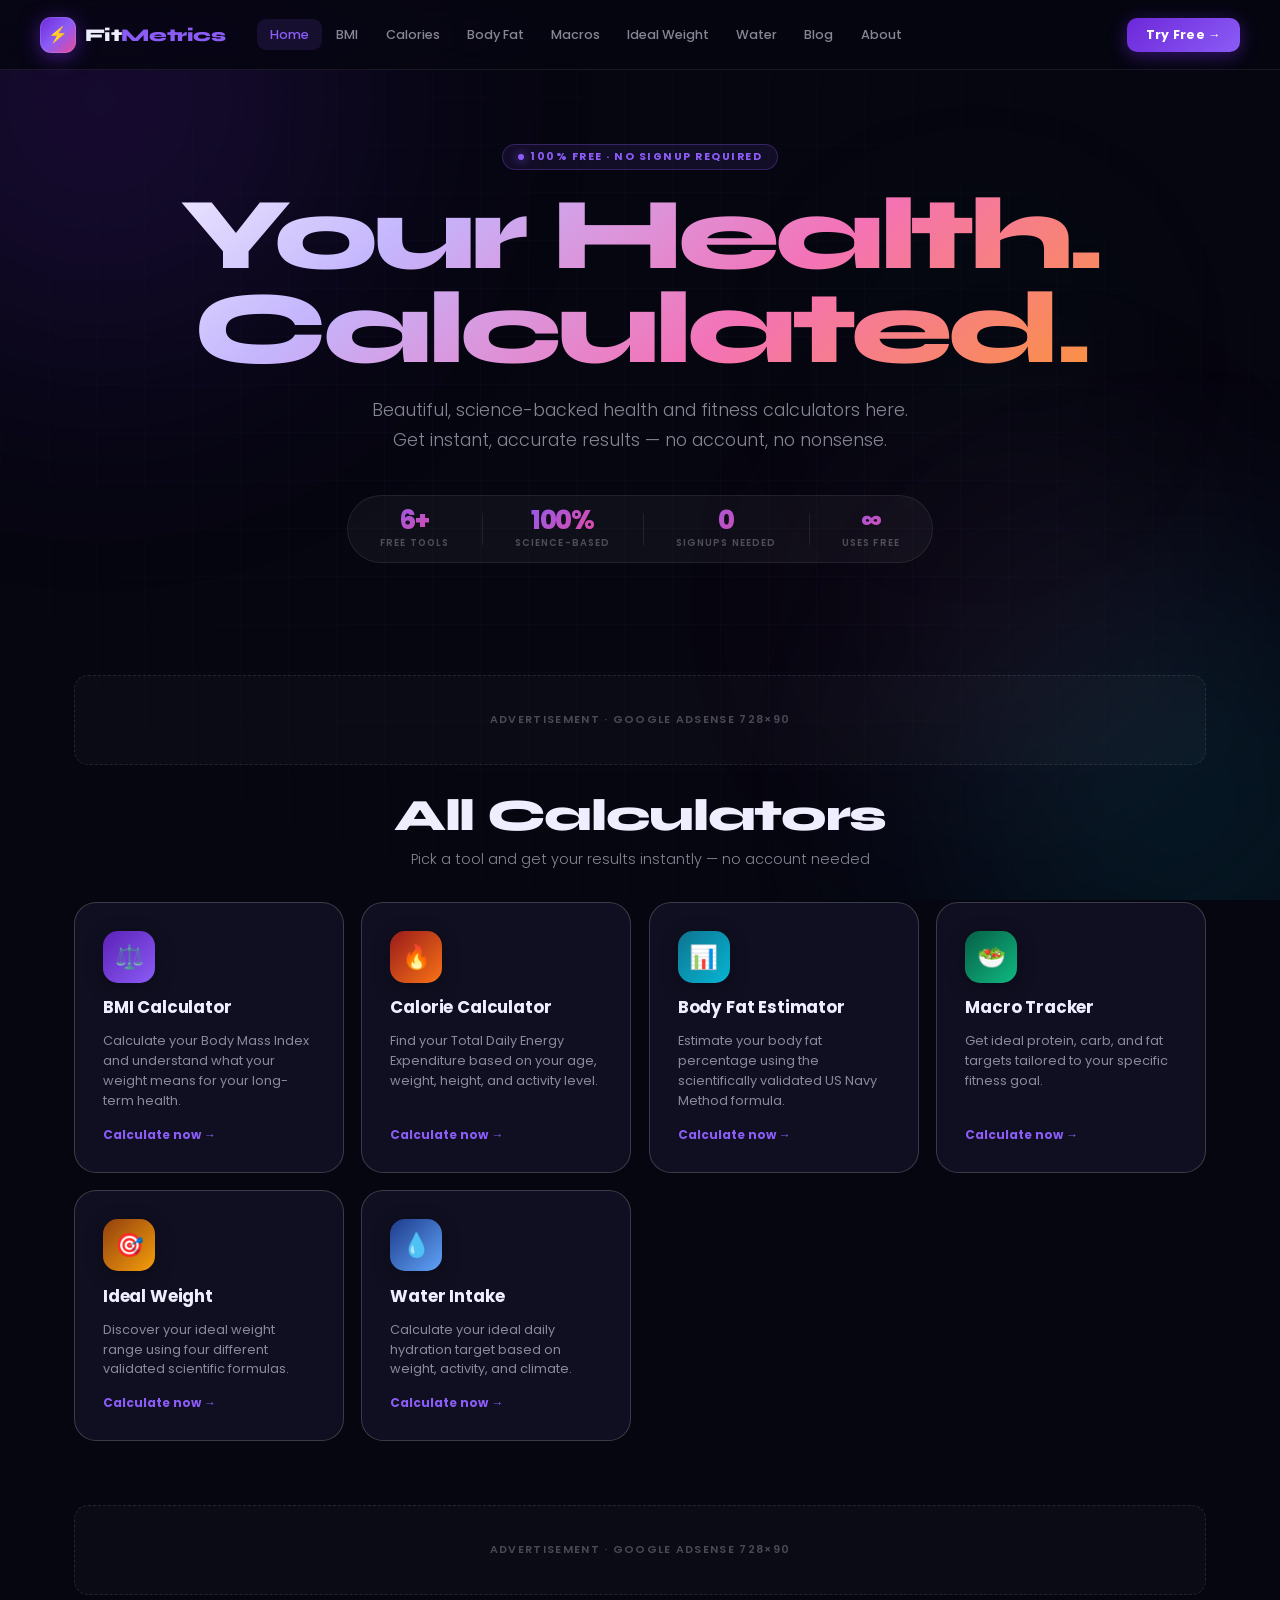
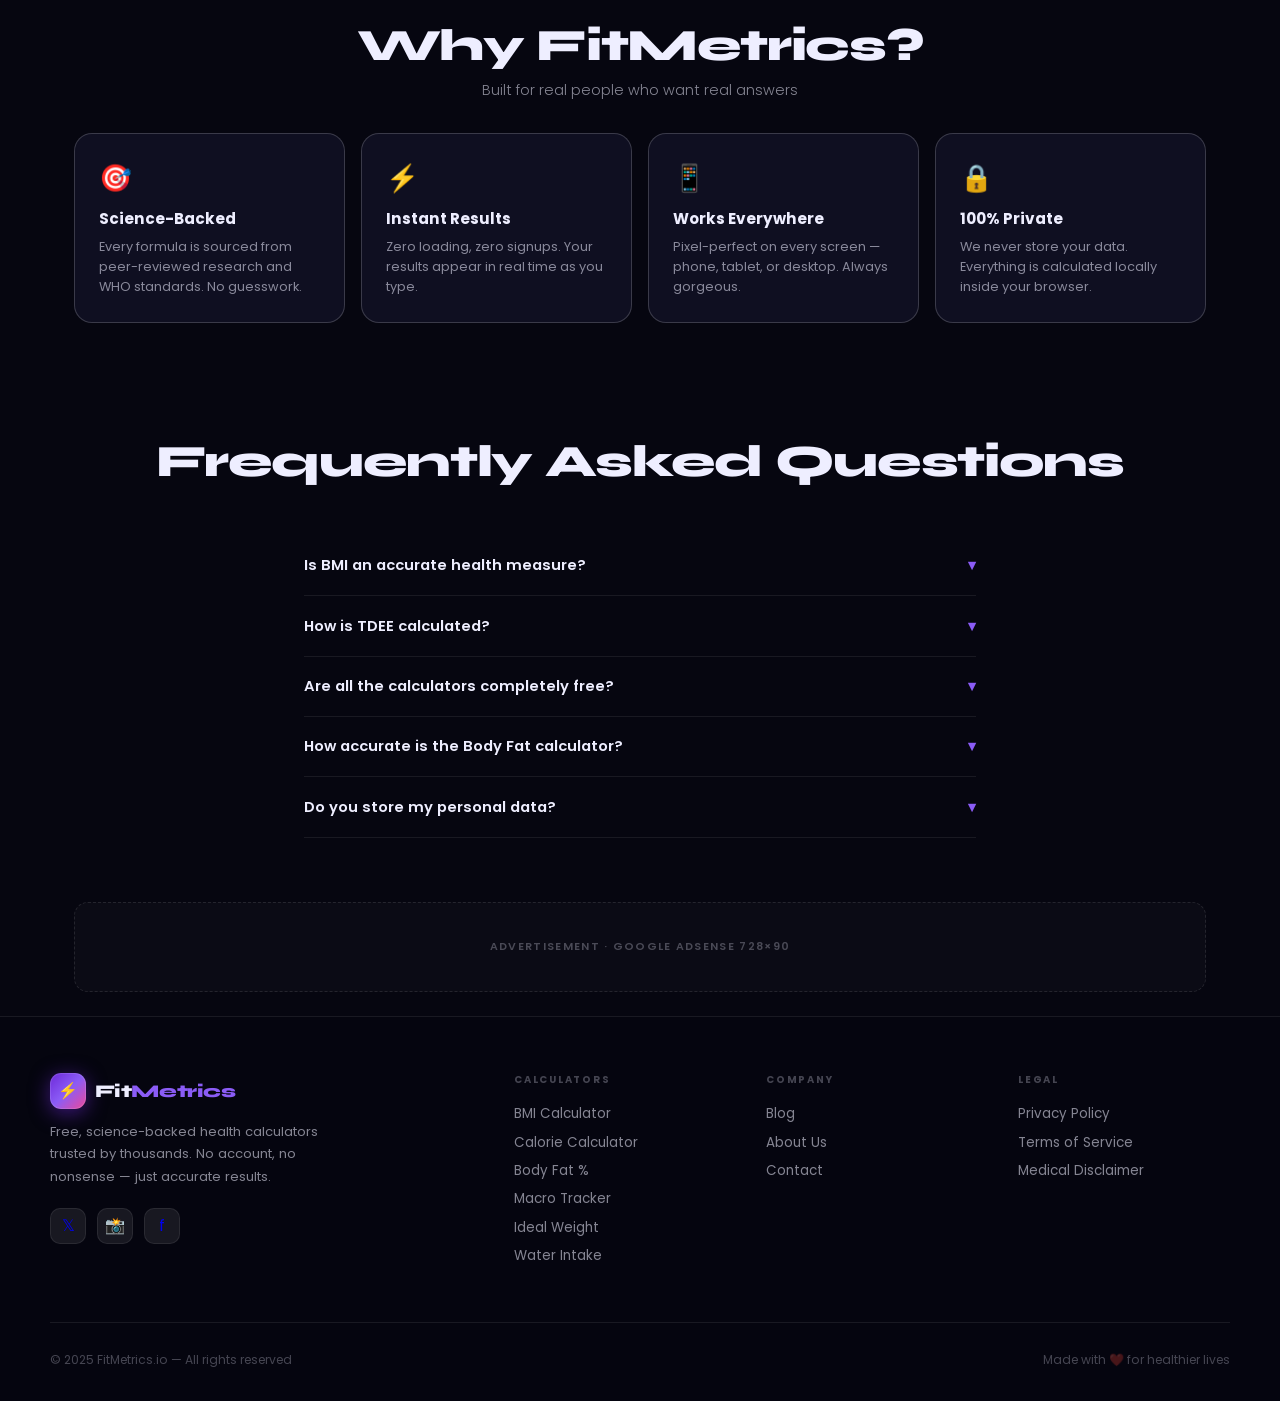
==== commit d81f71f0: "made some changes" ====
--- a/fitmetrics2/index.html
+++ b/fitmetrics2/index.html
@@ -24,7 +24,7 @@
   <div class="home-hero">
     <div class="pill-badge"><div class="badge-dot"></div>100% Free · No Signup Required</div>
     <h1 class="home-title">Your Health.<br>Calculated.</h1>
-    <p class="home-sub">Beautiful, science-backed health and fitness calculators. Get instant, accurate results — no account, no nonsense.</p>
+    <p class="home-sub">Beautiful, science-backed health and fitness calculators here. Get instant, accurate results — no account, no nonsense.</p>
     <div class="home-stats">
       <div class="hstat"><div class="hstat-n">6+</div><div class="hstat-l">Free Tools</div></div>
       <div class="hstat-div"></div>
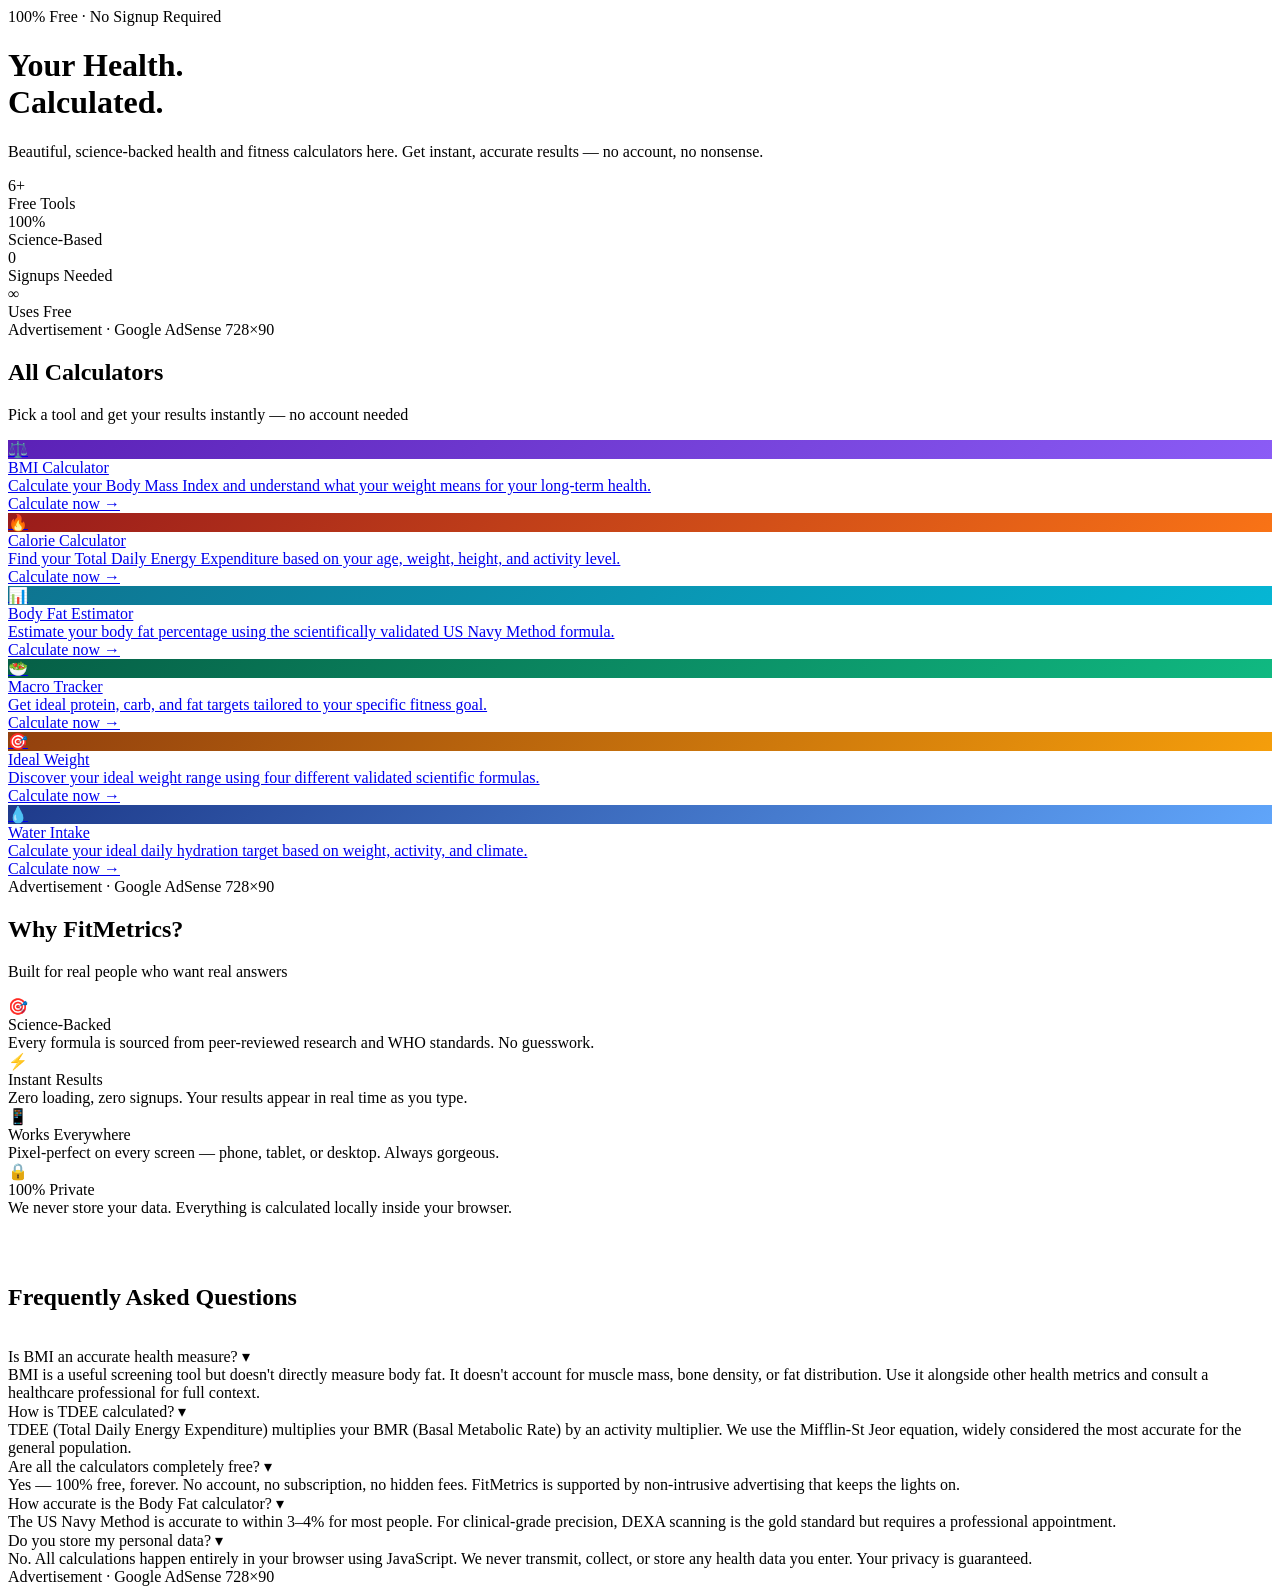
==== commit 6bbd7a9c: "updated site" ====
--- a/fitmetrics2/index.html
+++ b/fitmetrics2/index.html
@@ -15,7 +15,7 @@
 <div class="bg-scene"><div class="bg-orb o1"></div><div class="bg-orb o2"></div><div class="bg-orb o3"></div><div class="bg-orb o4"></div></div>
 <div class="bg-grid"></div>
 <div id="pts"></div>
-<span id="root-path" data-root=""></span>
+<span id="root-path"data-root=""></span>
 <div id="nav-placeholder"></div>
 
 <div class="page">
